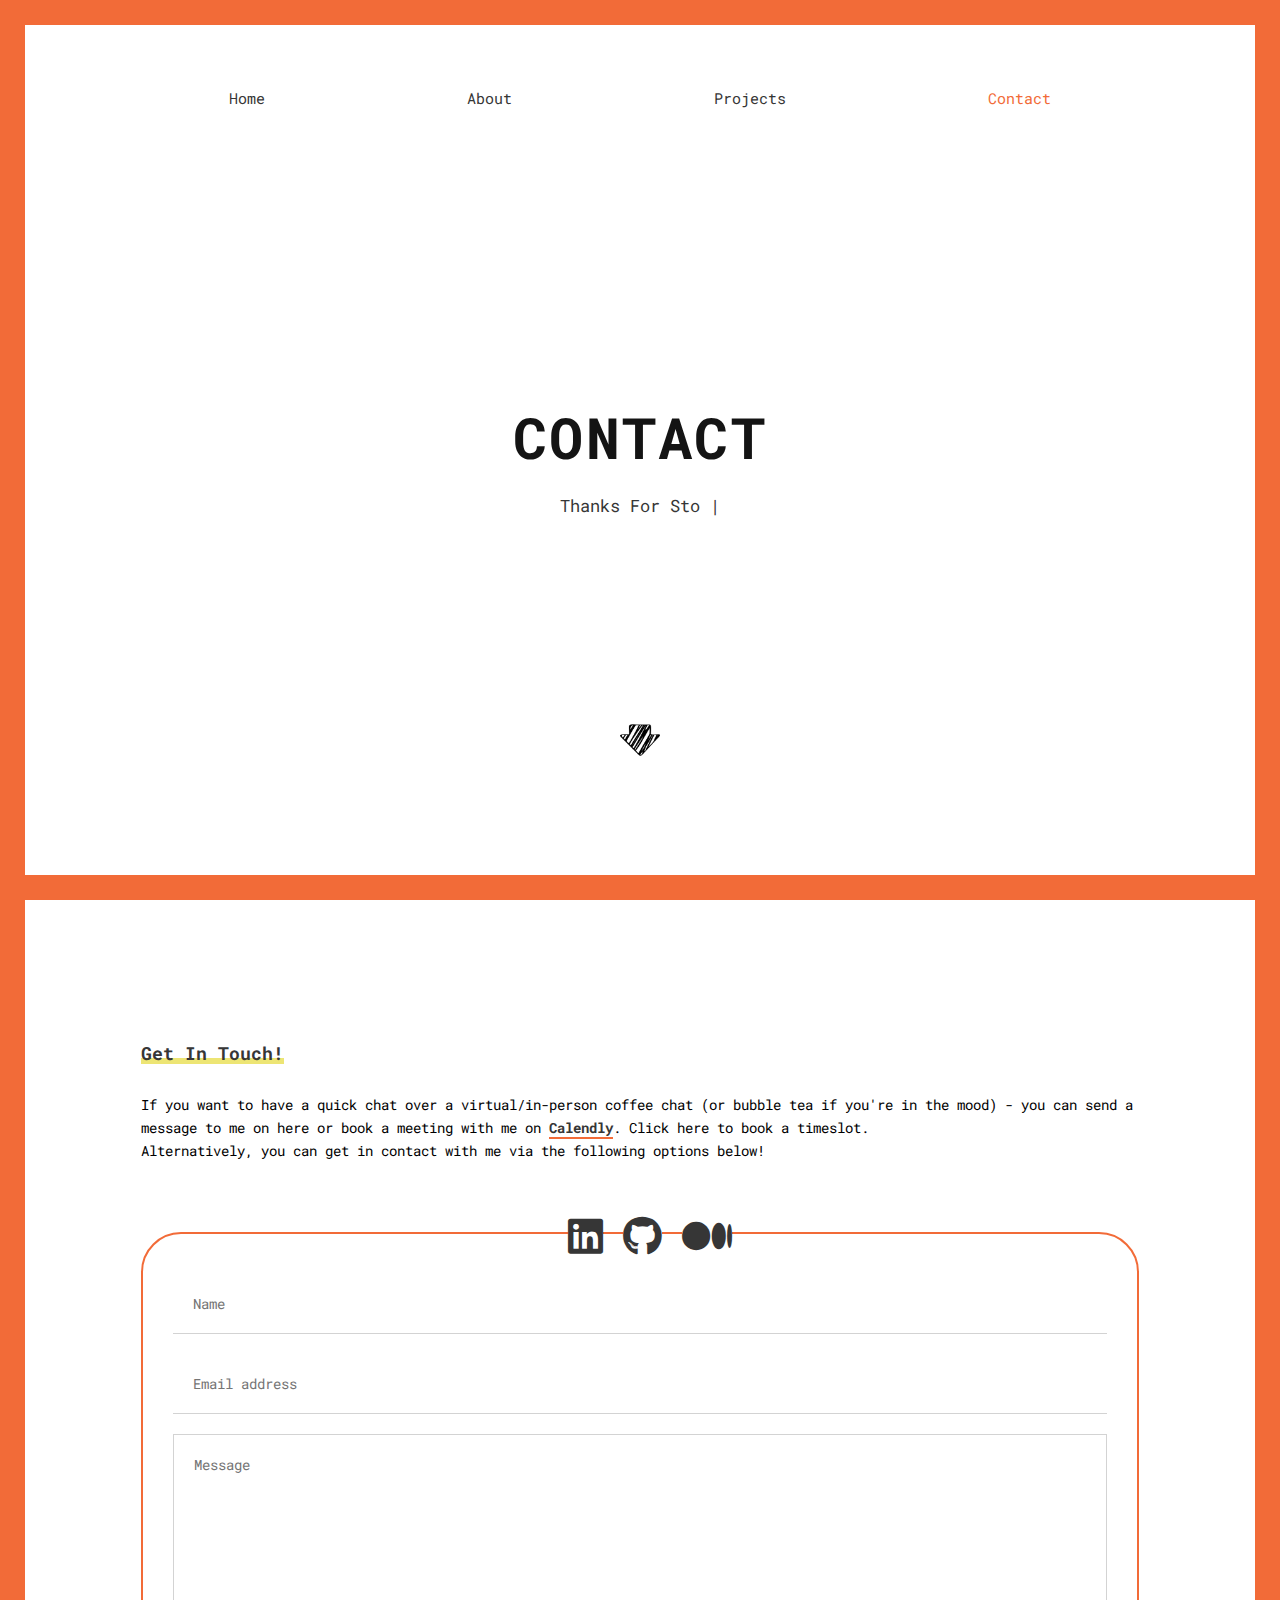
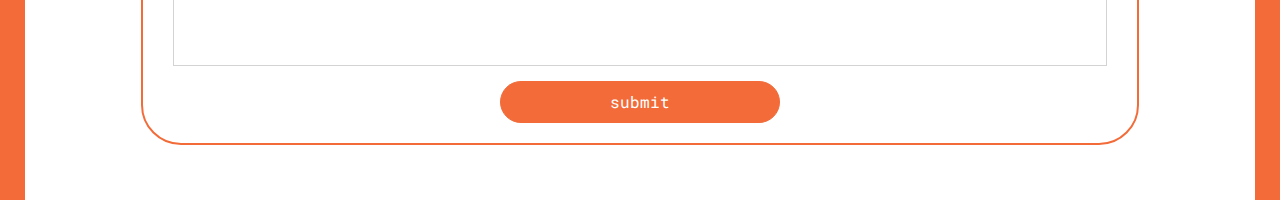
==== contact.html @ 1463f88f "all files" ====
<!DOCTYPE html>
<html lang="en">

<head>
    <meta charset="UTF-8">
    <meta http-equiv="X-UA-Compatible" content="IE=edge">
    <meta name="viewport" content="width=device-width, initial-scale=1.0">
    <title>Contact</title>
    <link rel="stylesheet" href="./styles/style.css">
    <link rel="stylesheet" href="./fontawesome/css/all.css">
</head>

<body>
    <div class="contactMainPage">
        <header>
            <nav class="topMenu">
                <ul class="topMenuContainer">
                    <li><a href="./index.html" class="first">Home</a></li>
                    <li><a href="./index.html#about" class="second">About</a></li>
                    <li><a href="./index.html#projects" class="third">Projects</a></li>
                    <li><a href="#" class="forth">Contact</a></li>
                </ul>
            </nav> <!-- nav end -->
        </header><!-- header end -->

        <div class="mobileHeader">
            <button class="hamburger" id="hamburger">
                <i class="fa-solid fa-bars"></i>
            </button> <!-- hamburger end -->
            <nav class="mobileTopMenu">
                <ul class="mobileTopMenuContainer">
                </ul>
            </nav><!-- nav end -->
        </div><!-- mobileHeader end -->

        <div class="title">
            <h1 data-text="Contact">Contact</h1>
            <div class="contactPageSubtitle">
                <span class="contactWord"></span>
                <span class="sr-only">
                    Thanks For Stopping By! I'd Love To Hear From You!
                </span>
                <span class="line">|</span>
            </div>
        </div><!-- title end -->

        <div class="arrow">
            <a href="#contactContent" class="anchor">
                <div class="arrowContainer">
                    <span class="sr-only">Go to Contact Information</span>
                    <img src="./assets/arrow.png" alt="a downward arrow">
                </div>
            </a>
        </div><!-- arrow end -->
    </div>

    <div id="contactContent" class="wrapper">
        <div id="contactInfoTitle">
            <h2>Get In Touch!</h2>
        </div> <!-- contactInfoTitle end -->
        <div class="contactIntro">
            <p>
                If you want to have a quick chat over a virtual/in-person coffee chat (or bubble tea if you're in the
                mood) - you can send a message to me on here or book a meeting with me on
                <a href="#" class="calendly">Calendly</a>. Click here to book a
                timeslot. </br>
                Alternatively, you can get in contact with me via the following options below!
            </p>
        </div> <!-- contactIntro end -->
        <div class="contactInfo">
            <div class="contactIconContainer">
                <div class="icon linkedIn">
                    <a href="https://www.linkedin.com/in/caiyi-chen-b21898244/">
                        <i class="fa-brands fa-linkedin"></i>
                    </a>
                    <span class="sr-only">
                        <a href="https://www.linkedin.com/in/caiyi-chen-b21898244/">LinkedIn Page</a>
                    </span>
                </div>
                <div class="icon gitHub">
                    <a href="https://github.com/Sputnikccy">
                        <i class="fa-brands fa-github"></i>
                    </a>
                    <span class="sr-only">
                        <a href="https://github.com/Sputnikccy">GitHub Page</a>
                    </span>
                </div>
                <div class="icon medium">
                    <a href="https://medium.com/@plutoccy">
                        <i class="fa-brands fa-medium"></i>
                    </a>
                    <span class="sr-only">
                        <a href="https://medium.com/@plutoccy">Medium Page</a>
                    </span>
                </div>

            </div>
            <div class="contactForm">
                <div class="formContainer">
                    <form action="https://formsubmit.co/aeee86ef33924e734348b1135651ef94" method="POST">
                        <label for="name" class="sr-only">Name</label>
                        <input type="text" id="name" placeholder="Name">
                        <label for="emailAddress" class="sr-only">Email Address</label>
                        <input type="email" id="emailAddress" placeholder="Email address">
                        <label for="message"></label>
                        <textarea name="message" id="message" rows="10" cols="30" placeholder="Message"></textarea>
                        <button type="submit" class="button" id="userSubmit">submit</button>
                    </form>
                </div><!-- formContainer end -->
            </div><!-- contactForm end -->
        </div> <!-- contactInfo end -->
    </div><!-- contactContent end -->


    <div class="lineContainer">
        <div class="line top"></div>
        <div class="line bottom"></div>
        <div class="line left"></div>
        <div class="line right"></div>
    </div><!-- lineContainer end -->


    <script src="./scripts/homeHeader.js"></script>
    <script src="./scripts/contactHeader.js"></script>
    <script src="./scripts/contactForm.js"></script>
    <script src="./scripts/hamburgerMenu.js"></script>
</body>

</html>
---- styles/style.css ----
html {
  line-height: 1.15;
  -ms-text-size-adjust: 100%;
  -webkit-text-size-adjust: 100%;
}

body {
  margin: 0;
}

article,
aside,
footer,
header,
nav,
section {
  display: block;
}

h1 {
  font-size: 2em;
  margin: 0.67em 0;
}

figcaption,
figure,
main {
  display: block;
}

figure {
  margin: 1em 40px;
}

hr {
  -webkit-box-sizing: content-box;
          box-sizing: content-box;
  height: 0;
  overflow: visible;
}

pre {
  font-family: monospace, monospace;
  font-size: 1em;
}

a {
  background-color: transparent;
  -webkit-text-decoration-skip: objects;
}

abbr[title] {
  border-bottom: none;
  text-decoration: underline;
  -webkit-text-decoration: underline dotted;
          text-decoration: underline dotted;
}

b,
strong {
  font-weight: inherit;
}

b,
strong {
  font-weight: bolder;
}

a {
  text-decoration: none;
}

code,
kbd,
samp {
  font-family: monospace, monospace;
  font-size: 1em;
}

dfn {
  font-style: italic;
}

mark {
  background-color: #ff0;
  color: #000;
}

small {
  font-size: 80%;
}

sub,
sup {
  font-size: 75%;
  line-height: 0;
  position: relative;
  vertical-align: baseline;
}

sub {
  bottom: -0.25em;
}

sup {
  top: -0.5em;
}

audio,
video {
  display: inline-block;
}

audio:not([controls]) {
  display: none;
  height: 0;
}

img {
  border-style: none;
  max-width: 100%;
  height: auto;
  display: block;
}

ul {
  list-style: none;
  padding: 0;
  margin: 0;
}

svg:not(:root) {
  overflow: hidden;
}

button,
input,
optgroup,
select,
textarea {
  font-family: sans-serif;
  font-size: 100%;
  line-height: 1.15;
  margin: 0;
}

button,
input {
  overflow: visible;
  border: 0;
  outline: none;
}

button {
  cursor: pointer;
}

button,
select {
  text-transform: none;
}

button,
html [type=button],
[type=reset],
[type=submit] {
  -webkit-appearance: button;
}

button::-moz-focus-inner,
[type=button]::-moz-focus-inner,
[type=reset]::-moz-focus-inner,
[type=submit]::-moz-focus-inner {
  border-style: none;
  padding: 0;
}

button:-moz-focusring,
[type=button]:-moz-focusring,
[type=reset]:-moz-focusring,
[type=submit]:-moz-focusring {
  outline: 1px dotted ButtonText;
}

fieldset {
  padding: 0.35em 0.75em 0.625em;
}

legend {
  -webkit-box-sizing: border-box;
          box-sizing: border-box;
  color: inherit;
  display: table;
  max-width: 100%;
  padding: 0;
  white-space: normal;
}

progress {
  display: inline-block;
  vertical-align: baseline;
}

textarea {
  overflow: auto;
}

[type=checkbox],
[type=radio] {
  -webkit-box-sizing: border-box;
          box-sizing: border-box;
  padding: 0;
}

[type=number]::-webkit-inner-spin-button,
[type=number]::-webkit-outer-spin-button {
  height: auto;
}

[type=search] {
  -webkit-appearance: textfield;
  outline-offset: -2px;
}

[type=search]::-webkit-search-cancel-button,
[type=search]::-webkit-search-decoration {
  -webkit-appearance: none;
}

::-webkit-file-upload-button {
  -webkit-appearance: button;
  font: inherit;
}

details,
menu {
  display: block;
}

summary {
  display: list-item;
}

canvas {
  display: inline-block;
}

template {
  display: none;
}

[hidden] {
  display: none;
}

* {
  -webkit-box-sizing: border-box;
  box-sizing: border-box;
}

.sr-only {
  position: absolute;
  width: 1px;
  height: 1px;
  margin: -1px;
  border: 0;
  padding: 0;
  white-space: nowrap;
  -webkit-clip-path: inset(100%);
          clip-path: inset(100%);
  clip: rect(0 0 0 0);
  overflow: hidden;
}

html {
  font-size: 62.5%;
  scroll-behavior: smooth;
}

@font-face {
  font-family: "Robot Mono Regular";
  src: url(../fonts/Roboto_Mono/static/RobotoMono-Regular.ttf);
  font-weight: 400;
}
@font-face {
  font-family: "Robot Mono Bold";
  src: url(../fonts/Roboto_Mono/static/RobotoMono-Bold.ttf);
}
.wrapper {
  max-width: 1260px;
  width: 78%;
  margin: 0 auto;
}

ul,
li,
a,
input {
  padding: 0;
  margin: 0;
}

p {
  font-size: 1.4rem;
  line-height: 2.3rem;
  padding: 0;
  font-family: "Robot Mono Regular";
}

h2, h3, h4 {
  font-family: "Robot Mono Bold";
  color: #363636;
  padding: 0;
}

h2 {
  font-size: 1.8rem;
}

h3 {
  font-size: 2rem;
}

h4 {
  font-size: 1.5rem;
}

a {
  text-decoration: none;
  cursor: pointer;
  -webkit-transition: 0.5s;
  transition: 0.5s;
  color: #363636;
}
a:hover {
  color: #f26b38;
}
a:focus {
  color: #f26b38;
}

.button {
  padding: 0 3rem;
  margin-top: 1rem;
  -webkit-transition: 0.3s;
  transition: 0.3s;
  cursor: pointer;
  vertical-align: middle;
  height: 4.2rem;
  line-height: 4rem;
  text-align: center;
  color: #fff;
  background: #f26b38;
  border: 0.1rem solid #f26b38;
  font: 1.6rem "Robot Mono Regular";
}
.button:hover, .button:focus {
  color: #363636;
  background-color: #ede574;
  color: #f26b38;
  border: 0;
}

header {
  position: fixed;
  left: 0;
  width: 100%;
  z-index: 100;
  height: 20vh;
  background-color: white;
}
header .topMenuContainer {
  padding-top: 9rem;
  margin-left: 10%;
  margin-right: 10%;
  display: -webkit-box;
  display: -ms-flexbox;
  display: flex;
  -ms-flex-pack: distribute;
      justify-content: space-around;
}
header .topMenuContainer a {
  font-family: "Robot Mono Regular";
  font-size: 1.5rem;
}
header .topMenuContainer .color {
  color: #f26b38;
}

.mobileHeader {
  position: relative;
  left: 10%;
  top: 8%;
  width: 70%;
}
.mobileHeader .hamburger {
  background-color: transparent;
}
.mobileHeader .hamburger i {
  color: #363636;
  font-size: 3rem;
}

.title {
  vertical-align: middle;
  text-align: center;
  -webkit-transform: translate(-50%, -50%);
          transform: translate(-50%, -50%);
  position: absolute;
  top: 50%;
  left: 50%;
  overflow: hidden;
  text-align: center;
}
.title h1 {
  font-family: "Robot Mono Bold";
  font-size: 56.5px;
  line-height: 8.8rem;
  color: #141414;
  font-weight: 700;
  text-transform: uppercase;
  letter-spacing: 0.04em;
  margin: 1rem 0 0.5rem 0;
  word-break: break-word;
  word-wrap: break-word;
  position: relative;
}
.title h1::before {
  content: attr(data-text);
  position: absolute;
  left: -0.2rem;
  text-shadow: 0.2rem 0 #f26b38;
  width: 100%;
  clip: rect(0, 0, 0, 0);
  animation: glitch-2 2s infinite linear alternate-reverse;
}
.title h1::after {
  content: attr(data-text);
  position: absolute;
  left: 0.2rem;
  text-shadow: -0.2rem 0 #f26b38;
  width: 100%;
  clip: rect(0, 0, 0, 0);
  animation: glitch-1 2s infinite linear alternate-reverse;
}
@-webkit-keyframes glitch-1 {
  0% {
    clip: rect(30px, 920px, 51px, 0);
  }
  5% {
    clip: rect(83px, 920px, 102px, 0);
  }
  10% {
    clip: rect(89px, 920px, 105px, 0);
  }
  15% {
    clip: rect(95px, 920px, 11px, 0);
  }
  20% {
    clip: rect(105px, 920px, 56px, 0);
  }
  25% {
    clip: rect(42px, 920px, 19px, 0);
  }
  30% {
    clip: rect(58px, 920px, 97px, 0);
  }
  35% {
    clip: rect(9px, 920px, 17px, 0);
  }
  40% {
    clip: rect(103px, 920px, 53px, 0);
  }
  45% {
    clip: rect(92px, 920px, 6px, 0);
  }
  50% {
    clip: rect(77px, 920px, 46px, 0);
  }
  55% {
    clip: rect(8px, 920px, 87px, 0);
  }
  60% {
    clip: rect(12px, 920px, 15px, 0);
  }
  70% {
    clip: rect(28px, 920px, 106px, 0);
  }
  80% {
    clip: rect(98px, 920px, 63px, 0);
  }
  85% {
    clip: rect(11px, 920px, 44px, 0);
  }
  95% {
    clip: rect(23px, 920px, 84px, 0);
  }
  100% {
    clip: rect(66px, 920px, 91px, 0);
  }
}
@keyframes glitch-1 {
  0% {
    clip: rect(30px, 920px, 51px, 0);
  }
  5% {
    clip: rect(83px, 920px, 102px, 0);
  }
  10% {
    clip: rect(89px, 920px, 105px, 0);
  }
  15% {
    clip: rect(95px, 920px, 11px, 0);
  }
  20% {
    clip: rect(105px, 920px, 56px, 0);
  }
  25% {
    clip: rect(42px, 920px, 19px, 0);
  }
  30% {
    clip: rect(58px, 920px, 97px, 0);
  }
  35% {
    clip: rect(9px, 920px, 17px, 0);
  }
  40% {
    clip: rect(103px, 920px, 53px, 0);
  }
  45% {
    clip: rect(92px, 920px, 6px, 0);
  }
  50% {
    clip: rect(77px, 920px, 46px, 0);
  }
  55% {
    clip: rect(8px, 920px, 87px, 0);
  }
  60% {
    clip: rect(12px, 920px, 15px, 0);
  }
  70% {
    clip: rect(28px, 920px, 106px, 0);
  }
  80% {
    clip: rect(98px, 920px, 63px, 0);
  }
  85% {
    clip: rect(11px, 920px, 44px, 0);
  }
  95% {
    clip: rect(23px, 920px, 84px, 0);
  }
  100% {
    clip: rect(66px, 920px, 91px, 0);
  }
}
@-webkit-keyframes glitch-2 {
  0% {
    clip: rect(86px, 920px, 25px, 0);
  }
  5% {
    clip: rect(30px, 920px, 17px, 0);
  }
  10% {
    clip: rect(54px, 920px, 43px, 0);
  }
  15% {
    clip: rect(20px, 920px, 86px, 0);
  }
  25% {
    clip: rect(62px, 920px, 1px, 0);
  }
  30% {
    clip: rect(61px, 920px, 24px, 0);
  }
  35% {
    clip: rect(38px, 920px, 46px, 0);
  }
  40% {
    clip: rect(115px, 920px, 8px, 0);
  }
  45% {
    clip: rect(87px, 920px, 44px, 0);
  }
  50% {
    clip: rect(6px, 920px, 65px, 0);
  }
  55% {
    clip: rect(83px, 920px, 99px, 0);
  }
  65% {
    clip: rect(25px, 920px, 71px, 0);
  }
  70% {
    clip: rect(47px, 920px, 55px, 0);
  }
  75% {
    clip: rect(115px, 920px, 18px, 0);
  }
  80% {
    clip: rect(68px, 920px, 46px, 0);
  }
  90% {
    clip: rect(47px, 920px, 31px, 0);
  }
  95% {
    clip: rect(47px, 920px, 84px, 0);
  }
  100% {
    clip: rect(93px, 920px, 53px, 0);
  }
}
@keyframes glitch-2 {
  0% {
    clip: rect(86px, 920px, 25px, 0);
  }
  5% {
    clip: rect(30px, 920px, 17px, 0);
  }
  10% {
    clip: rect(54px, 920px, 43px, 0);
  }
  15% {
    clip: rect(20px, 920px, 86px, 0);
  }
  25% {
    clip: rect(62px, 920px, 1px, 0);
  }
  30% {
    clip: rect(61px, 920px, 24px, 0);
  }
  35% {
    clip: rect(38px, 920px, 46px, 0);
  }
  40% {
    clip: rect(115px, 920px, 8px, 0);
  }
  45% {
    clip: rect(87px, 920px, 44px, 0);
  }
  50% {
    clip: rect(6px, 920px, 65px, 0);
  }
  55% {
    clip: rect(83px, 920px, 99px, 0);
  }
  65% {
    clip: rect(25px, 920px, 71px, 0);
  }
  70% {
    clip: rect(47px, 920px, 55px, 0);
  }
  75% {
    clip: rect(115px, 920px, 18px, 0);
  }
  80% {
    clip: rect(68px, 920px, 46px, 0);
  }
  90% {
    clip: rect(47px, 920px, 31px, 0);
  }
  95% {
    clip: rect(47px, 920px, 84px, 0);
  }
  100% {
    clip: rect(93px, 920px, 53px, 0);
  }
}
.title .homePageSubtitle,
.title .contactPageSubtitle {
  color: #363636;
  font: 1.7rem "Robot Mono Regular";
  margin-top: 5%;
}
.title .homePageSubtitle .line,
.title .contactPageSubtitle .line {
  -webkit-animation: line 0.3s linear infinite;
          animation: line 0.3s linear infinite;
}
@-webkit-keyframes line {
  from {
    opacity: 0;
  }
  to {
    opacity: 1;
  }
}
@keyframes line {
  from {
    opacity: 0;
  }
  to {
    opacity: 1;
  }
}

.arrow {
  display: -webkit-box;
  display: -ms-flexbox;
  display: flex;
  -webkit-box-pack: center;
      -ms-flex-pack: center;
          justify-content: center;
  width: 100%;
  position: absolute;
  top: 80%;
}
.arrow .arrowContainer {
  width: 4rem;
  height: 4rem;
  -webkit-animation: arrow linear 4s infinite;
          animation: arrow linear 4s infinite;
}
@-webkit-keyframes arrow {
  0% {
    -webkit-transform: translateY(0%);
            transform: translateY(0%);
  }
  50% {
    -webkit-transform: translateY(2.5rem);
            transform: translateY(2.5rem);
  }
  100% {
    -webkit-transform: translateY(0rem);
            transform: translateY(0rem);
  }
}
@keyframes arrow {
  0% {
    -webkit-transform: translateY(0%);
            transform: translateY(0%);
  }
  50% {
    -webkit-transform: translateY(2.5rem);
            transform: translateY(2.5rem);
  }
  100% {
    -webkit-transform: translateY(0rem);
            transform: translateY(0rem);
  }
}
.arrow .arrowContainer img {
  height: 100%;
  width: 100%;
}

.lineContainer {
  margin: 0 3rem;
  overflow: hidden;
  background: #ffffff;
}
.lineContainer .line {
  content: "";
  position: fixed;
  background: #f26b38;
  z-index: 105;
}
.lineContainer .top {
  left: 0;
  top: 0;
  width: 100%;
  height: 2.5rem;
}
.lineContainer .bottom {
  left: 0;
  top: auto;
  bottom: 0;
  width: 100%;
  height: 2.5rem;
}
.lineContainer .left {
  left: 0;
  top: 0;
  width: 2.5rem;
  height: 200%;
}
.lineContainer .right {
  left: auto;
  right: 0;
  top: 0;
  width: 2.5rem;
  height: 200%;
}

.iconContent {
  padding: 1.5rem 7rem 4rem 6rem;
  position: absolute;
  bottom: 5%;
  right: 0;
}
.iconContent .contactIconContainer {
  text-align: right;
}
.iconContent .contactIconContainer .icon {
  vertical-align: middle;
  padding: 1rem 0;
  color: #363636;
  font-size: 2rem;
}
.iconContent .contactIconContainer .icon:hover, .iconContent .contactIconContainer .icon:focus {
  -webkit-animation: icon 1s linear infinite;
          animation: icon 1s linear infinite;
}
@-webkit-keyframes icon {
  0% {
    opacity: 0.8;
    -webkit-transform: translate(0, 0);
            transform: translate(0, 0);
  }
  50% {
    opacity: 1;
    -webkit-transform: translate(0, 3px);
            transform: translate(0, 3px);
  }
  100% {
    opacity: 0.8;
    -webkit-transform: translate(0, 0);
            transform: translate(0, 0);
  }
}
@keyframes icon {
  0% {
    opacity: 0.8;
    -webkit-transform: translate(0, 0);
            transform: translate(0, 0);
  }
  50% {
    opacity: 1;
    -webkit-transform: translate(0, 3px);
            transform: translate(0, 3px);
  }
  100% {
    opacity: 0.8;
    -webkit-transform: translate(0, 0);
            transform: translate(0, 0);
  }
}

.contactMainPage {
  height: 100vh;
  margin-bottom: 10%;
}
.contactMainPage header .topMenuContainer .first {
  color: #363636;
}
.contactMainPage header .topMenuContainer .forth {
  color: #f26b38;
}

#contactContent {
  display: -webkit-box;
  display: -ms-flexbox;
  display: flex;
  -webkit-box-orient: vertical;
  -webkit-box-direction: normal;
      -ms-flex-direction: column;
          flex-direction: column;
  scroll-margin-top: 24vh;
}
#contactContent #contactInfoTitle h2 {
  -webkit-box-shadow: inset 0 -0.6rem 0px #ede574;
          box-shadow: inset 0 -0.6rem 0px #ede574;
  display: inline-block;
}
#contactContent .contactIntro .calendly {
  border-bottom: 2px solid #f26b38;
  font: 1.4rem "Robot Mono Bold";
}
#contactContent .contactInfo {
  margin-top: 4%;
  display: -webkit-box;
  display: -ms-flexbox;
  display: flex;
  -webkit-box-orient: vertical;
  -webkit-box-direction: normal;
      -ms-flex-direction: column;
          flex-direction: column;
  bottom: 2.5rem;
  -webkit-transition: 0.3s ease;
  transition: 0.3s ease;
}
#contactContent .contactInfo:hover, #contactContent .contactInfo:focus {
  -webkit-transform: scale(0.98);
          transform: scale(0.98);
}
#contactContent .contactInfo .contactIconContainer {
  display: -webkit-box;
  display: -ms-flexbox;
  display: flex;
  -webkit-box-pack: center;
      -ms-flex-pack: center;
          justify-content: center;
}
#contactContent .contactInfo .icon {
  display: inline-block;
  vertical-align: middle;
  margin-left: 2rem;
  color: #363636;
  font-size: 4rem;
  background-color: white;
  z-index: 30;
}
#contactContent .contactInfo .icon:hover, #contactContent .contactInfo .icon:focus {
  -webkit-animation: icon 1s linear infinite;
          animation: icon 1s linear infinite;
}
@keyframes icon {
  0% {
    opacity: 0.8;
    -webkit-transform: translate(0, 0);
            transform: translate(0, 0);
  }
  50% {
    opacity: 1;
    -webkit-transform: translate(0, 3px);
            transform: translate(0, 3px);
  }
  100% {
    opacity: 0.8;
    -webkit-transform: translate(0, 0);
            transform: translate(0, 0);
  }
}
#contactContent .contactInfo .contactForm {
  width: 100%;
  border: 2px solid #f26b38;
  border-radius: 4rem;
  margin-bottom: 8%;
  margin-top: -3%;
}
#contactContent .contactInfo .contactForm .formContainer form {
  height: auto;
  padding: 3rem 3rem 2rem 3rem;
  display: -webkit-box;
  display: -ms-flexbox;
  display: flex;
  -webkit-box-orient: vertical;
  -webkit-box-direction: normal;
      -ms-flex-direction: column;
          flex-direction: column;
}
#contactContent .contactInfo .contactForm .formContainer form input,
#contactContent .contactInfo .contactForm .formContainer form textarea {
  font: 1.4rem "Robot Mono Regular";
  padding: 2rem;
  margin: 1rem 0;
}
#contactContent .contactInfo .contactForm .formContainer form input {
  border-bottom: 1.5px solid lightgrey;
}
#contactContent .contactInfo .contactForm .formContainer form textarea {
  resize: none;
  border: none;
  border: 1.5px solid lightgrey;
  outline: none;
}
#contactContent .contactInfo .contactForm .formContainer form .button {
  width: 30%;
  border-radius: 4rem;
  margin: 0.5rem auto 0 auto;
}

.home {
  height: 100vh;
}

#about {
  scroll-margin-top: 24vh;
  display: -webkit-box;
  display: -ms-flexbox;
  display: flex;
  -webkit-box-orient: vertical;
  -webkit-box-direction: normal;
      -ms-flex-direction: column;
          flex-direction: column;
}
#about h2 {
  -webkit-box-shadow: inset 0 -0.6rem 0px #ede574;
          box-shadow: inset 0 -0.6rem 0px #ede574;
  display: inline-block;
}
#about .aboutIntro {
  display: -webkit-box;
  display: -ms-flexbox;
  display: flex;
  -webkit-box-pack: justify;
      -ms-flex-pack: justify;
          justify-content: space-between;
  -webkit-box-align: center;
      -ms-flex-align: center;
          align-items: center;
  margin-top: 2rem;
}
#about .aboutIntro .aboutImg {
  margin-right: 3rem;
  height: 100%;
  -webkit-box-flex: 0.8;
      -ms-flex: 0.8;
          flex: 0.8;
  -o-object-fit: cover;
     object-fit: cover;
  -webkit-box-shadow: 0.6rem 0.6rem 0.1rem 0.2rem #f26b38;
          box-shadow: 0.6rem 0.6rem 0.1rem 0.2rem #f26b38;
}
#about .aboutIntro .aboutImg img {
  max-height: 100%;
}
#about .aboutIntro .leftAnimation {
  -webkit-animation: left 1.5s cubic-bezier(0.25, 0.46, 0.45, 0.94) both;
          animation: left 1.5s cubic-bezier(0.25, 0.46, 0.45, 0.94) both;
  -webkit-animation-iteration-count: 1;
          animation-iteration-count: 1;
}
@-webkit-keyframes left {
  0% {
    -webkit-transform: translateX(0);
            transform: translateX(0);
    transform: translateX(0);
    opacity: 0;
  }
  100% {
    -webkit-transform: translateX(10rem);
            transform: translateX(10rem);
    transform: translateX(10rem);
    opacity: 1;
  }
}
@keyframes left {
  0% {
    -webkit-transform: translateX(0);
            transform: translateX(0);
    transform: translateX(0);
    opacity: 0;
  }
  100% {
    -webkit-transform: translateX(10rem);
            transform: translateX(10rem);
    transform: translateX(10rem);
    opacity: 1;
  }
}
@keyframes left {
  0% {
    -webkit-transform: translateX(-10rem);
            transform: translateX(-10rem);
    transform: translateX(-10rem);
    opacity: 0;
  }
  100% {
    -webkit-transform: translateX(0);
            transform: translateX(0);
    transform: translateX(0);
    opacity: 1;
  }
}
#about .aboutIntro .aboutText {
  -webkit-box-flex: 2.2;
      -ms-flex: 2.2;
          flex: 2.2;
}
#about .aboutIntro .rightAnimation {
  -webkit-animation: right 1.5s cubic-bezier(0.25, 0.46, 0.45, 0.94) both;
          animation: right 1.5s cubic-bezier(0.25, 0.46, 0.45, 0.94) both;
  -webkit-animation-iteration-count: 1;
          animation-iteration-count: 1;
}
@-webkit-keyframes right {
  0% {
    -webkit-transform: translateX(0);
            transform: translateX(0);
    transform: translateX(0);
    opacity: 0;
  }
  100% {
    -webkit-transform: translateX(-10rem);
            transform: translateX(-10rem);
    transform: translateX(-10rem);
    opacity: 1;
  }
}
@keyframes right {
  0% {
    -webkit-transform: translateX(0);
            transform: translateX(0);
    transform: translateX(0);
    opacity: 0;
  }
  100% {
    -webkit-transform: translateX(-10rem);
            transform: translateX(-10rem);
    transform: translateX(-10rem);
    opacity: 1;
  }
}
@keyframes right {
  0% {
    -webkit-transform: translateX(10rem);
            transform: translateX(10rem);
    transform: translateX(10rem);
    opacity: 0;
  }
  100% {
    -webkit-transform: translateX(0);
            transform: translateX(0);
    transform: translateX(0);
    opacity: 1;
  }
}
#about .tool {
  margin-top: 4rem;
}
#about .tool ul {
  display: -webkit-box;
  display: -ms-flexbox;
  display: flex;
  -ms-flex-wrap: wrap;
      flex-wrap: wrap;
  background-color: rgb(252, 242, 231);
  margin-top: 2rem;
  border: 0px solid rgb(252, 242, 231);
  border-radius: 2rem;
}
#about .tool ul li {
  margin-top: 4rem;
  text-align: center;
  width: 25%;
  -webkit-transition: 0.4s;
  transition: 0.4s;
}
#about .tool ul li:hover, #about .tool ul li:active {
  color: #f26b38;
}
#about .tool ul li:hover i, #about .tool ul li:active i {
  color: #f26b38;
}
#about .tool ul li i {
  font-size: 5rem;
  color: #363636;
}
#about .tool ul .endOfToolKit {
  text-align: center;
  margin: 1rem auto;
}
#about .tool ul .endOfToolKit p {
  text-transform: uppercase;
  color: #f26b38;
  font-family: "Robot Mono Bold";
  font-size: 1.5rem;
}
#about .tool ul .endOfToolKit .loader {
  display: -webkit-box;
  display: -ms-flexbox;
  display: flex;
  -webkit-box-align: center;
      -ms-flex-align: center;
          align-items: center;
  -webkit-box-pack: center;
      -ms-flex-pack: center;
          justify-content: center;
  margin-bottom: 1rem;
}
#about .tool ul .endOfToolKit .loader .circle {
  width: 1rem;
  height: 1rem;
  background: #f26b38;
  border-radius: 50%;
  margin-right: 0.5rem;
  -webkit-animation: jump 1.2s linear infinite;
          animation: jump 1.2s linear infinite;
}
#about .tool ul .endOfToolKit .loader .circle:nth-child(2) {
  -webkit-animation-delay: -1.1s;
          animation-delay: -1.1s;
}
#about .tool ul .endOfToolKit .loader .circle:nth-child(3) {
  -webkit-animation-delay: -0.9s;
          animation-delay: -0.9s;
}
@-webkit-keyframes jump {
  0%, 60%, 100% {
    -webkit-transform: initial;
            transform: initial;
  }
  35% {
    -webkit-transform: translateY(-0.7rem);
            transform: translateY(-0.7rem);
  }
}
@keyframes jump {
  0%, 60%, 100% {
    -webkit-transform: initial;
            transform: initial;
  }
  35% {
    -webkit-transform: translateY(-0.7rem);
            transform: translateY(-0.7rem);
  }
}

.projects {
  margin-top: 4rem;
  display: -webkit-box;
  display: -ms-flexbox;
  display: flex;
  -webkit-box-orient: vertical;
  -webkit-box-direction: normal;
      -ms-flex-direction: column;
          flex-direction: column;
  -webkit-box-align: center;
      -ms-flex-align: center;
          align-items: center;
}
.projects .gifContainer {
  text-align: center;
}
.projects .gifContainer img {
  max-width: 75%;
  -o-object-fit: cover;
     object-fit: cover;
  text-align: center;
  margin: 1rem auto;
}
.projects .projectsContainer .project {
  display: -webkit-box;
  display: -ms-flexbox;
  display: flex;
  -webkit-box-orient: vertical;
  -webkit-box-direction: normal;
      -ms-flex-direction: column;
          flex-direction: column;
  -webkit-box-pack: justify;
      -ms-flex-pack: justify;
          justify-content: space-between;
  -webkit-box-align: center;
      -ms-flex-align: center;
          align-items: center;
  background-color: rgb(252, 242, 231);
  border: 0px solid rgb(252, 242, 231);
  border-radius: 2rem;
  margin-bottom: 6rem;
}
.projects .projectsContainer .project .projectImg {
  text-align: center;
  margin-right: 2rem;
  vertical-align: middle;
  display: -webkit-box;
  display: -ms-flexbox;
  display: flex;
  -webkit-box-align: center;
      -ms-flex-align: center;
          align-items: center;
  width: 70%;
  height: 70%;
}
.projects .projectsContainer .project .projectImg img {
  max-width: 100%;
  height: auto;
}
.projects .projectsContainer .project .projectThreeImg,
.projects .projectsContainer .project .projectTwoImg {
  max-width: 85%;
  margin-top: 3rem;
}
.projects .projectsContainer .project .projectText {
  text-align: center;
  display: -webkit-box;
  display: -ms-flexbox;
  display: flex;
  -webkit-box-orient: vertical;
  -webkit-box-direction: normal;
      -ms-flex-direction: column;
          flex-direction: column;
  -webkit-box-align: center;
      -ms-flex-align: center;
          align-items: center;
}
.projects .projectsContainer .project .projectText h3 {
  -webkit-box-shadow: inset 0 -0.6rem 0px #ede574;
          box-shadow: inset 0 -0.6rem 0px #ede574;
  display: inline-block;
  padding-top: 1rem;
  margin-bottom: 0;
}
.projects .projectsContainer .project .projectText p {
  padding: 0 5rem;
}
.projects .projectsContainer .project .projectText .projectLink {
  display: -webkit-box;
  display: -ms-flexbox;
  display: flex;
  -webkit-box-align: center;
      -ms-flex-align: center;
          align-items: center;
  -webkit-box-pack: center;
      -ms-flex-pack: center;
          justify-content: center;
}
.projects .projectsContainer .project .projectText .projectLink a {
  text-align: center;
  display: -webkit-box;
  display: -ms-flexbox;
  display: flex;
  -webkit-box-align: center;
      -ms-flex-align: center;
          align-items: center;
  border-radius: 4rem;
}
.projects .projectsContainer .project .projectText .projectLink a:nth-child(1) {
  margin-right: 1rem;
  padding: 0 2.2rem;
}
.projects .projectsContainer .project .projectText .projectLink a i {
  margin-right: 0.3rem;
  font-size: 1.5rem;
}

/* ******BELOW1280px*******/
@media (max-width: 1280px) {
  .mobileHeader {
    display: none;
  }
  header {
    display: block;
  }
}
/* ******BELOW820px*******/
@media (max-width: 820px) {
  html {
    font-size: 55%;
  }
  .mobileHeader {
    display: block;
  }
  .mobileHeader .show {
    width: 115%;
    border-bottom: 0.3rem solid #f26b38;
    border: 0;
    border-bottom: 0.5rem solid #f26b38;
    border-top: 0.5rem solid #f26b38;
  }
  .mobileHeader .show .mobileTopMenuContainer {
    display: -webkit-box;
    display: -ms-flexbox;
    display: flex;
    -webkit-box-orient: vertical;
    -webkit-box-direction: normal;
        -ms-flex-direction: column;
            flex-direction: column;
    -webkit-box-align: center;
        -ms-flex-align: center;
            align-items: center;
  }
  .mobileHeader .show .mobileTopMenuContainer li {
    list-style: none;
    font: 1.5rem "Robot Mono Regular";
    padding: 0.8rem;
    width: 100%;
  }
  .mobileHeader .show .mobileTopMenuContainer li:hover, .mobileHeader .show .mobileTopMenuContainer li:focus {
    background-color: #f26b38;
  }
  .mobileHeader .show .mobileTopMenuContainer li a {
    -webkit-box-shadow: inset 0 -0.4rem 0px #ede574;
            box-shadow: inset 0 -0.4rem 0px #ede574;
  }
  header {
    display: none;
  }
  #about {
    scroll-margin-top: 0;
  }
  #contactContent .contactInfo .contactForm {
    margin-top: -4%;
  }
}
/* ******BELOW750px*******/
@media (max-width: 750px) {
  html {
    font-size: 52%;
  }
  .title h1 {
    font-size: 48px;
  }
  .contactPageSubtitle {
    font-size: 12px;
  }
  .lineContainer .top,
.lineContainer .bottom {
    height: 2rem;
  }
  .lineContainer .left,
.lineContainer .right {
    width: 2rem;
  }
  #about .tool ul li {
    width: 30%;
  }
}
/* ******BELOW615px*******/
@media (max-width: 615px) {
  html {
    font-size: 48%;
  }
  .title h1 {
    font-size: 38px;
  }
  .lineContainer .top,
.lineContainer .bottom {
    height: 1.6rem;
  }
  .lineContainer .left,
.lineContainer .right {
    width: 1.6rem;
  }
  #about .aboutIntro {
    -webkit-box-orient: vertical;
    -webkit-box-direction: normal;
        -ms-flex-direction: column;
            flex-direction: column;
  }
  #about .aboutIntro .aboutImg {
    margin-bottom: 2rem;
    -webkit-box-shadow: none;
            box-shadow: none;
  }
  #about .aboutIntro .aboutImg img {
    height: 30rem;
    width: 30rem;
    -o-object-fit: cover;
       object-fit: cover;
    border-radius: 50%;
    border: 0.5rem solid #f26b38;
  }
}
/* ******BELOW490px*******/
@media (max-width: 490px) {
  html {
    font-size: 33%;
  }
  .title h1 {
    font-size: 28px;
  }
  .lineContainer .top,
.lineContainer .bottom {
    height: 0.8rem;
  }
  .lineContainer .left,
.lineContainer .right {
    width: 0.8rem;
  }
}
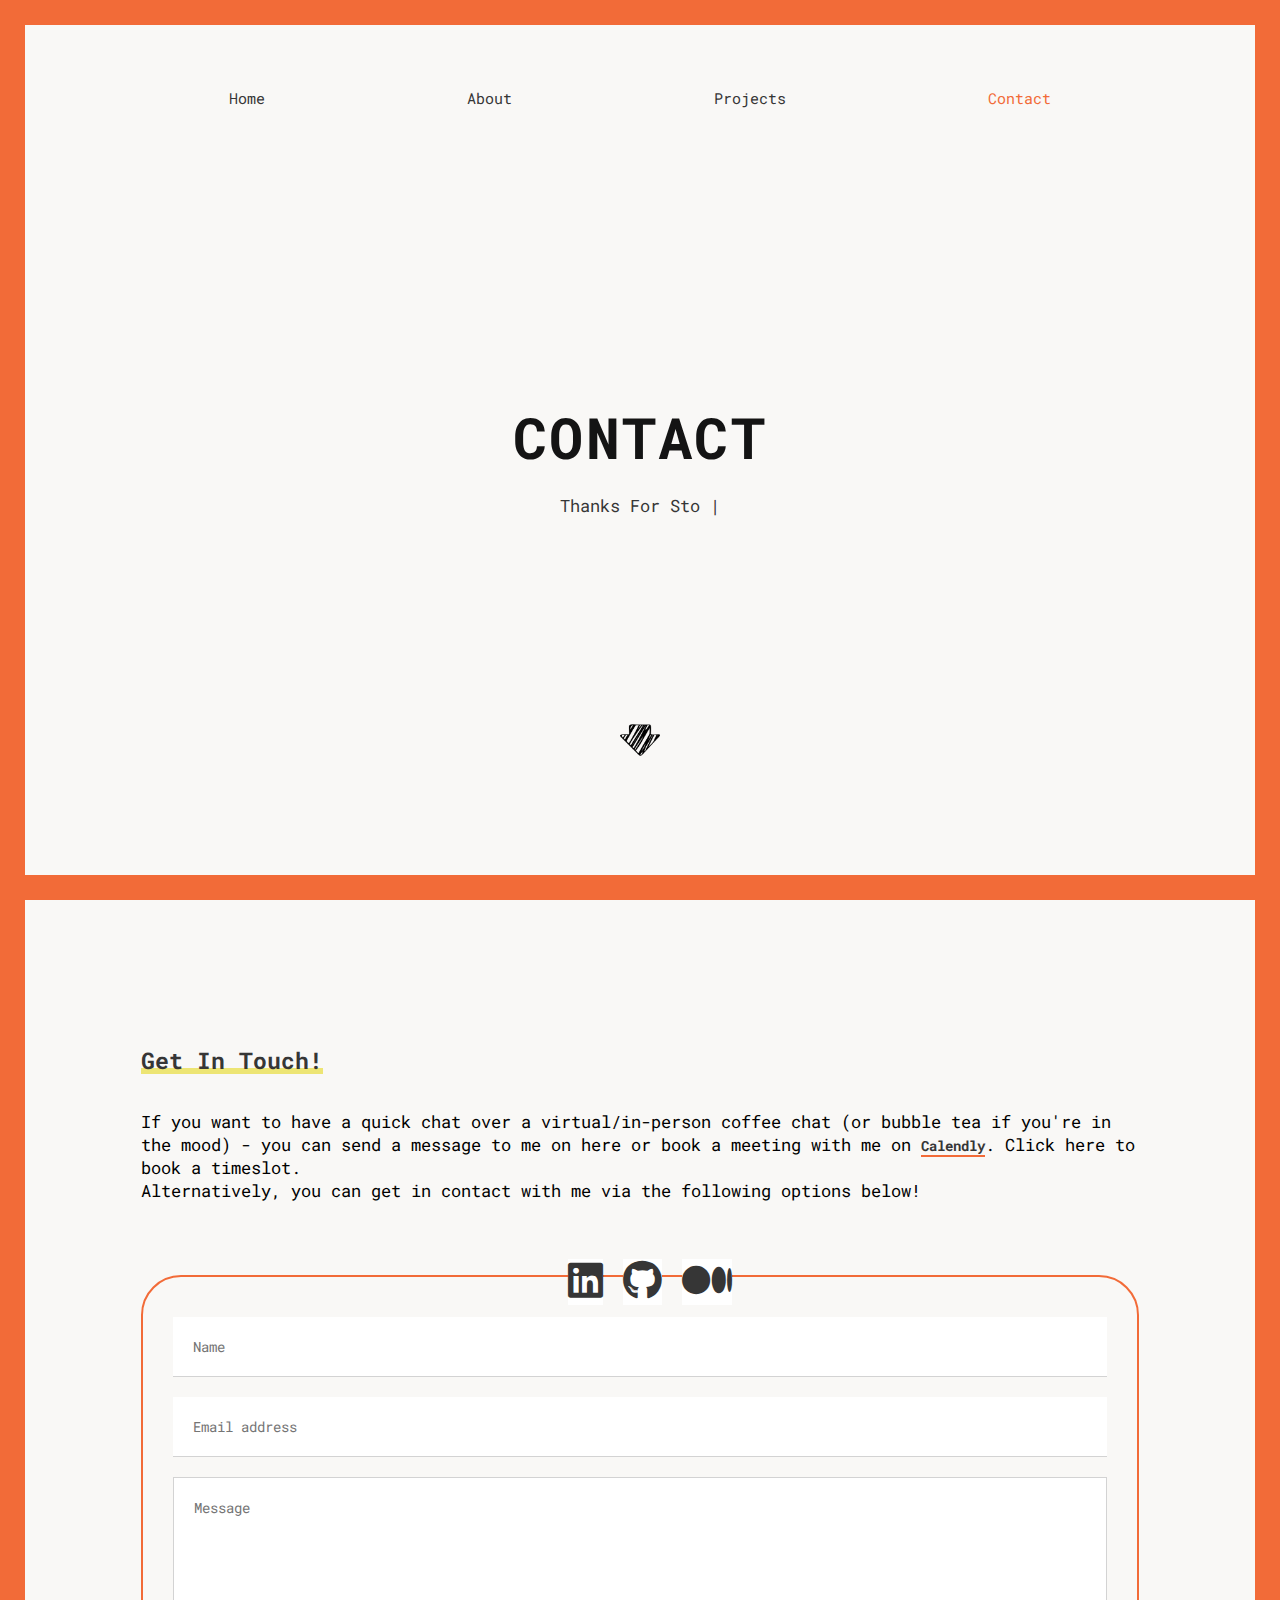
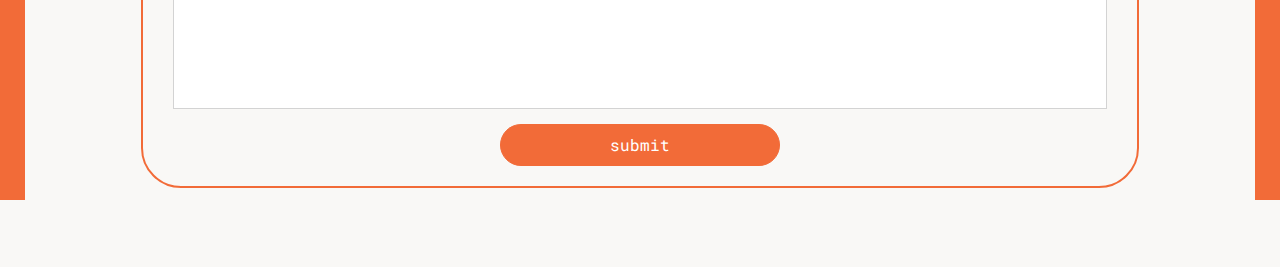
==== commit 36379af2: "media query changed" ====
--- a/contact.html
+++ b/contact.html
@@ -5,7 +5,7 @@
     <meta charset="UTF-8">
     <meta http-equiv="X-UA-Compatible" content="IE=edge">
     <meta name="viewport" content="width=device-width, initial-scale=1.0">
-    <title>Contact</title>
+    <title>Caiyi Chen</title>
     <link rel="stylesheet" href="./styles/style.css">
     <link rel="stylesheet" href="./fontawesome/css/all.css">
 </head>
--- a/styles/style.css
+++ b/styles/style.css
@@ -286,6 +286,10 @@
   font-family: "Robot Mono Bold";
   src: url(../fonts/Roboto_Mono/static/RobotoMono-Bold.ttf);
 }
+body {
+  background-color: rgb(249, 248, 246);
+}
+
 .wrapper {
   max-width: 1260px;
   width: 78%;
@@ -301,7 +305,7 @@
 }
 
 p {
-  font-size: 1.4rem;
+  font-size: 1.7rem;
   line-height: 2.3rem;
   padding: 0;
   font-family: "Robot Mono Regular";
@@ -314,7 +318,7 @@
 }
 
 h2 {
-  font-size: 1.8rem;
+  font-size: 2.3rem;
 }
 
 h3 {
@@ -322,7 +326,7 @@
 }
 
 h4 {
-  font-size: 1.5rem;
+  font-size: 1.6rem;
 }
 
 a {
@@ -367,7 +371,7 @@
   width: 100%;
   z-index: 100;
   height: 20vh;
-  background-color: white;
+  background-color: rgb(249, 248, 246);
 }
 header .topMenuContainer {
   padding-top: 9rem;
@@ -398,7 +402,7 @@
 }
 .mobileHeader .hamburger i {
   color: #363636;
-  font-size: 3rem;
+  font-size: 5rem;
 }
 
 .title {
@@ -1135,7 +1139,7 @@
   color: #f26b38;
 }
 #about .tool ul li i {
-  font-size: 5rem;
+  font-size: 7rem;
   color: #363636;
 }
 #about .tool ul .endOfToolKit {
@@ -1221,24 +1225,60 @@
   text-align: center;
   margin: 1rem auto;
 }
+.projects .projectsContainer .projectOne {
+  margin-top: 1rem;
+}
+.projects .projectsContainer .projectOne .projectOneText {
+  -webkit-box-flex: 1.4;
+      -ms-flex: 1.4;
+          flex: 1.4;
+}
+.projects .projectsContainer .projectOne .projectDemo {
+  -webkit-box-flex: 1.2;
+      -ms-flex: 1.2;
+          flex: 1.2;
+}
+.projects .projectsContainer .projectLink {
+  display: -webkit-box;
+  display: -ms-flexbox;
+  display: flex;
+  -webkit-box-align: center;
+      -ms-flex-align: center;
+          align-items: center;
+  -webkit-box-pack: center;
+      -ms-flex-pack: center;
+          justify-content: center;
+}
+.projects .projectsContainer .projectLink a {
+  text-align: center;
+  display: -webkit-box;
+  display: -ms-flexbox;
+  display: flex;
+  -webkit-box-align: center;
+      -ms-flex-align: center;
+          align-items: center;
+  border-radius: 4rem;
+}
+.projects .projectsContainer .projectLink a:nth-child(1) {
+  margin-right: 1rem;
+  padding: 0 2.2rem;
+}
+.projects .projectsContainer .projectLink a i {
+  margin-right: 0.3rem;
+  font-size: 1.5rem;
+}
 .projects .projectsContainer .project {
   display: -webkit-box;
   display: -ms-flexbox;
   display: flex;
-  -webkit-box-orient: vertical;
-  -webkit-box-direction: normal;
-      -ms-flex-direction: column;
-          flex-direction: column;
   -webkit-box-pack: justify;
       -ms-flex-pack: justify;
           justify-content: space-between;
   -webkit-box-align: center;
       -ms-flex-align: center;
           align-items: center;
-  background-color: rgb(252, 242, 231);
-  border: 0px solid rgb(252, 242, 231);
   border-radius: 2rem;
-  margin-bottom: 6rem;
+  margin-bottom: 4rem;
 }
 .projects .projectsContainer .project .projectImg {
   text-align: center;
@@ -1250,8 +1290,8 @@
   -webkit-box-align: center;
       -ms-flex-align: center;
           align-items: center;
-  width: 70%;
-  height: 70%;
+  width: 100%;
+  height: 100%;
 }
 .projects .projectsContainer .project .projectImg img {
   max-width: 100%;
@@ -1263,7 +1303,7 @@
   margin-top: 3rem;
 }
 .projects .projectsContainer .project .projectText {
-  text-align: center;
+  text-align: left;
   display: -webkit-box;
   display: -ms-flexbox;
   display: flex;
@@ -1285,35 +1325,6 @@
 .projects .projectsContainer .project .projectText p {
   padding: 0 5rem;
 }
-.projects .projectsContainer .project .projectText .projectLink {
-  display: -webkit-box;
-  display: -ms-flexbox;
-  display: flex;
-  -webkit-box-align: center;
-      -ms-flex-align: center;
-          align-items: center;
-  -webkit-box-pack: center;
-      -ms-flex-pack: center;
-          justify-content: center;
-}
-.projects .projectsContainer .project .projectText .projectLink a {
-  text-align: center;
-  display: -webkit-box;
-  display: -ms-flexbox;
-  display: flex;
-  -webkit-box-align: center;
-      -ms-flex-align: center;
-          align-items: center;
-  border-radius: 4rem;
-}
-.projects .projectsContainer .project .projectText .projectLink a:nth-child(1) {
-  margin-right: 1rem;
-  padding: 0 2.2rem;
-}
-.projects .projectsContainer .project .projectText .projectLink a i {
-  margin-right: 0.3rem;
-  font-size: 1.5rem;
-}
 
 /* ******BELOW1280px*******/
 @media (max-width: 1280px) {
@@ -1327,7 +1338,7 @@
 /* ******BELOW820px*******/
 @media (max-width: 820px) {
   html {
-    font-size: 55%;
+    font-size: 60%;
   }
   .mobileHeader {
     display: block;
@@ -1368,22 +1379,25 @@
     display: none;
   }
   #about {
-    scroll-margin-top: 0;
+    scroll-margin-top: 10vh;
   }
   #contactContent .contactInfo .contactForm {
     margin-top: -4%;
+  }
+  .projects .projectsContainer .project {
+    -webkit-box-orient: vertical;
+    -webkit-box-direction: normal;
+        -ms-flex-direction: column;
+            flex-direction: column;
   }
 }
 /* ******BELOW750px*******/
 @media (max-width: 750px) {
   html {
-    font-size: 52%;
+    font-size: 56%;
   }
   .title h1 {
-    font-size: 48px;
-  }
-  .contactPageSubtitle {
-    font-size: 12px;
+    font-size: 55px;
   }
   .lineContainer .top,
 .lineContainer .bottom {
@@ -1397,13 +1411,18 @@
     width: 30%;
   }
 }
+@media (max-width: 706px) {
+  .title h1 {
+    font-size: 48px;
+  }
+}
 /* ******BELOW615px*******/
 @media (max-width: 615px) {
   html {
-    font-size: 48%;
+    font-size: 50%;
   }
   .title h1 {
-    font-size: 38px;
+    font-size: 45px;
   }
   .lineContainer .top,
 .lineContainer .bottom {
@@ -1436,17 +1455,20 @@
 /* ******BELOW490px*******/
 @media (max-width: 490px) {
   html {
-    font-size: 33%;
+    font-size: 50%;
   }
   .title h1 {
-    font-size: 28px;
+    font-size: 40px;
   }
   .lineContainer .top,
 .lineContainer .bottom {
-    height: 0.8rem;
+    height: 1.3rem;
   }
   .lineContainer .left,
 .lineContainer .right {
-    width: 0.8rem;
+    width: 1.3rem;
+  }
+  #about .tool ul li {
+    width: 45%;
   }
 }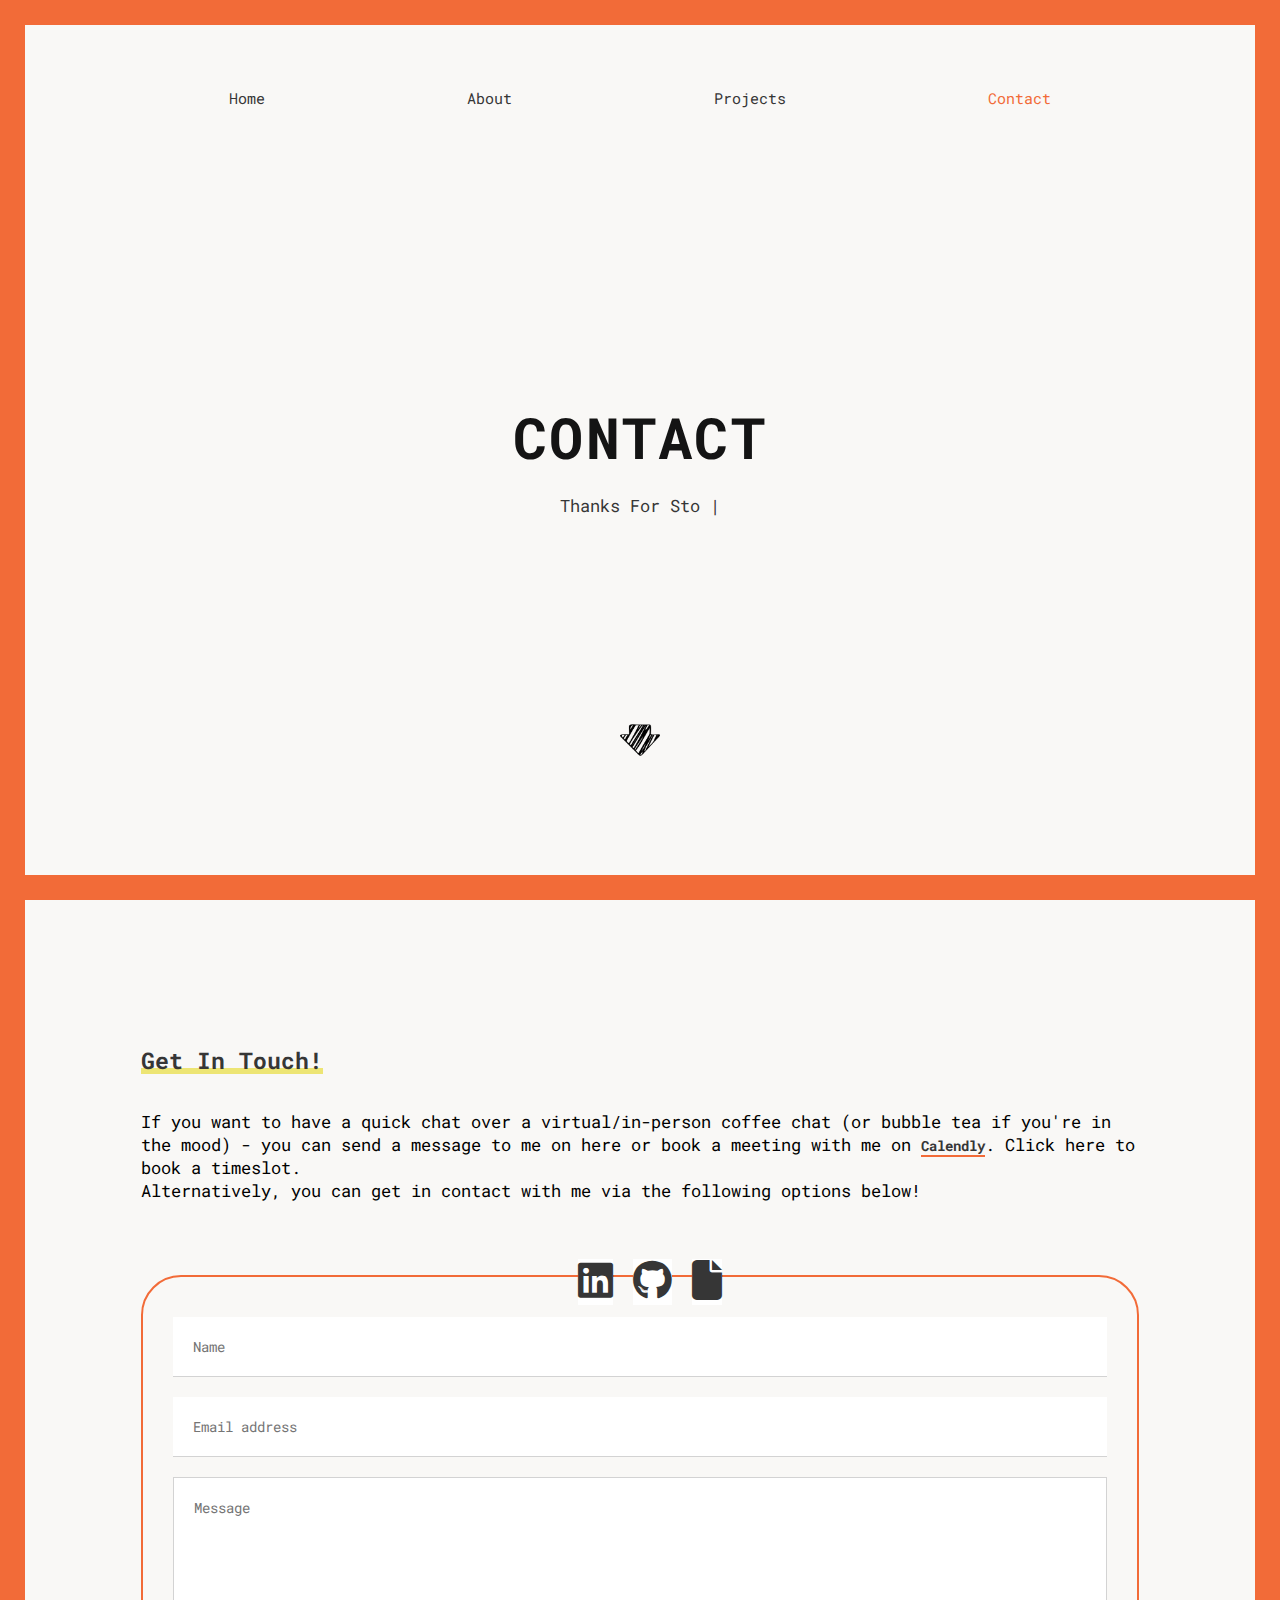
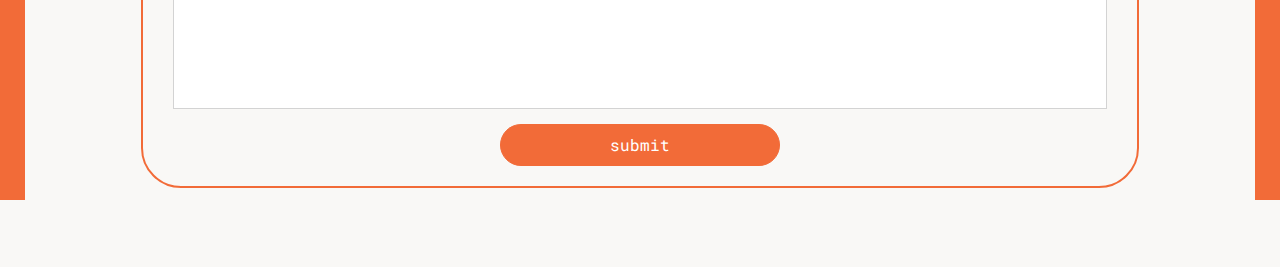
==== commit 417f25d6: "calendly update" ====
--- a/contact.html
+++ b/contact.html
@@ -62,7 +62,7 @@
             <p>
                 If you want to have a quick chat over a virtual/in-person coffee chat (or bubble tea if you're in the
                 mood) - you can send a message to me on here or book a meeting with me on
-                <a href="#" class="calendly">Calendly</a>. Click here to book a
+                <a href="https://calendly.com/plutoccy" class="calendly">Calendly</a>. Click here to book a
                 timeslot. </br>
                 Alternatively, you can get in contact with me via the following options below!
             </p>
@@ -86,11 +86,11 @@
                     </span>
                 </div>
                 <div class="icon medium">
-                    <a href="https://medium.com/@plutoccy">
-                        <i class="fa-brands fa-medium"></i>
+                    <a href="https://www.canva.com/design/DAFRNuww2GA/r24adktz1Tz2uDj_6faqmg/view?utm_content=DAFRNuww2GA&utm_campaign=designshare&utm_medium=link2&utm_source=sharebutton">
+                        <i class="fa-solid fa-file"></i>
                     </a>
                     <span class="sr-only">
-                        <a href="https://medium.com/@plutoccy">Medium Page</a>
+                        <a href="https://www.canva.com/design/DAFRNuww2GA/r24adktz1Tz2uDj_6faqmg/view?utm_content=DAFRNuww2GA&utm_campaign=designshare&utm_medium=link2&utm_source=sharebutton">Resume</a>
                     </span>
                 </div>
 
--- a/styles/style.css
+++ b/styles/style.css
@@ -861,6 +861,7 @@
       -ms-flex-direction: column;
           flex-direction: column;
   scroll-margin-top: 24vh;
+  margin-top: 4rem;
 }
 #contactContent #contactInfoTitle h2 {
   -webkit-box-shadow: inset 0 -0.6rem 0px #ede574;
@@ -978,6 +979,7 @@
   -webkit-box-direction: normal;
       -ms-flex-direction: column;
           flex-direction: column;
+  margin-top: 5.5rem;
 }
 #about h2 {
   -webkit-box-shadow: inset 0 -0.6rem 0px #ede574;
@@ -1151,6 +1153,7 @@
   color: #f26b38;
   font-family: "Robot Mono Bold";
   font-size: 1.5rem;
+  white-space: nowrap;
 }
 #about .tool ul .endOfToolKit .loader {
   display: -webkit-box;
@@ -1238,6 +1241,16 @@
       -ms-flex: 1.2;
           flex: 1.2;
 }
+.projects .projectsContainer .projectThree .projectThreeText {
+  -webkit-box-flex: 1.4;
+      -ms-flex: 1.4;
+          flex: 1.4;
+}
+.projects .projectsContainer .projectThree .projectDemo {
+  -webkit-box-flex: 1.2;
+      -ms-flex: 1.2;
+          flex: 1.2;
+}
 .projects .projectsContainer .projectLink {
   display: -webkit-box;
   display: -ms-flexbox;
@@ -1299,7 +1312,7 @@
 }
 .projects .projectsContainer .project .projectThreeImg,
 .projects .projectsContainer .project .projectTwoImg {
-  max-width: 85%;
+  max-width: 95%;
   margin-top: 3rem;
 }
 .projects .projectsContainer .project .projectText {
@@ -1322,6 +1335,10 @@
   padding-top: 1rem;
   margin-bottom: 0;
 }
+.projects .projectsContainer .project .projectText h4 {
+  text-align: center;
+  word-wrap: break-word;
+}
 .projects .projectsContainer .project .projectText p {
   padding: 0 5rem;
 }
@@ -1374,6 +1391,7 @@
   .mobileHeader .show .mobileTopMenuContainer li a {
     -webkit-box-shadow: inset 0 -0.4rem 0px #ede574;
             box-shadow: inset 0 -0.4rem 0px #ede574;
+    color: #363636;
   }
   header {
     display: none;
@@ -1414,6 +1432,90 @@
 @media (max-width: 706px) {
   .title h1 {
     font-size: 48px;
+  }
+  @-webkit-keyframes left {
+    0% {
+      -webkit-transform: translateX(0);
+              transform: translateX(0);
+      transform: translateX(0);
+      opacity: 0;
+    }
+    100% {
+      -webkit-transform: translateX(3rem);
+              transform: translateX(3rem);
+      transform: translateX(3rem);
+      opacity: 1;
+    }
+  }
+  @keyframes left {
+    0% {
+      -webkit-transform: translateX(0);
+              transform: translateX(0);
+      transform: translateX(0);
+      opacity: 0;
+    }
+    100% {
+      -webkit-transform: translateX(3rem);
+              transform: translateX(3rem);
+      transform: translateX(3rem);
+      opacity: 1;
+    }
+  }
+  @keyframes left {
+    0% {
+      -webkit-transform: translateX(-3rem);
+              transform: translateX(-3rem);
+      transform: translateX(-3rem);
+      opacity: 0;
+    }
+    100% {
+      -webkit-transform: translateX(0);
+              transform: translateX(0);
+      transform: translateX(0);
+      opacity: 1;
+    }
+  }
+  @-webkit-keyframes right {
+    0% {
+      -webkit-transform: translateX(0);
+              transform: translateX(0);
+      transform: translateX(0);
+      opacity: 0;
+    }
+    100% {
+      -webkit-transform: translateX(-3rem);
+              transform: translateX(-3rem);
+      transform: translateX(-3rem);
+      opacity: 1;
+    }
+  }
+  @keyframes right {
+    0% {
+      -webkit-transform: translateX(0);
+              transform: translateX(0);
+      transform: translateX(0);
+      opacity: 0;
+    }
+    100% {
+      -webkit-transform: translateX(-3rem);
+              transform: translateX(-3rem);
+      transform: translateX(-3rem);
+      opacity: 1;
+    }
+  }
+  @keyframes right {
+    0% {
+      -webkit-transform: translateX(3rem);
+              transform: translateX(3rem);
+      transform: translateX(3rem);
+      opacity: 0;
+    }
+    100% {
+      -webkit-transform: translateX(0);
+              transform: translateX(0);
+      transform: translateX(0);
+      opacity: 1;
+    }
   }
 }
 /* ******BELOW615px*******/
@@ -1451,6 +1553,13 @@
     border-radius: 50%;
     border: 0.5rem solid #f26b38;
   }
+  #projects .projectsContainer .project .projectText p {
+    padding: 0;
+    text-align: center;
+  }
+  .title h1::after {
+    content: "";
+  }
 }
 /* ******BELOW490px*******/
 @media (max-width: 490px) {
